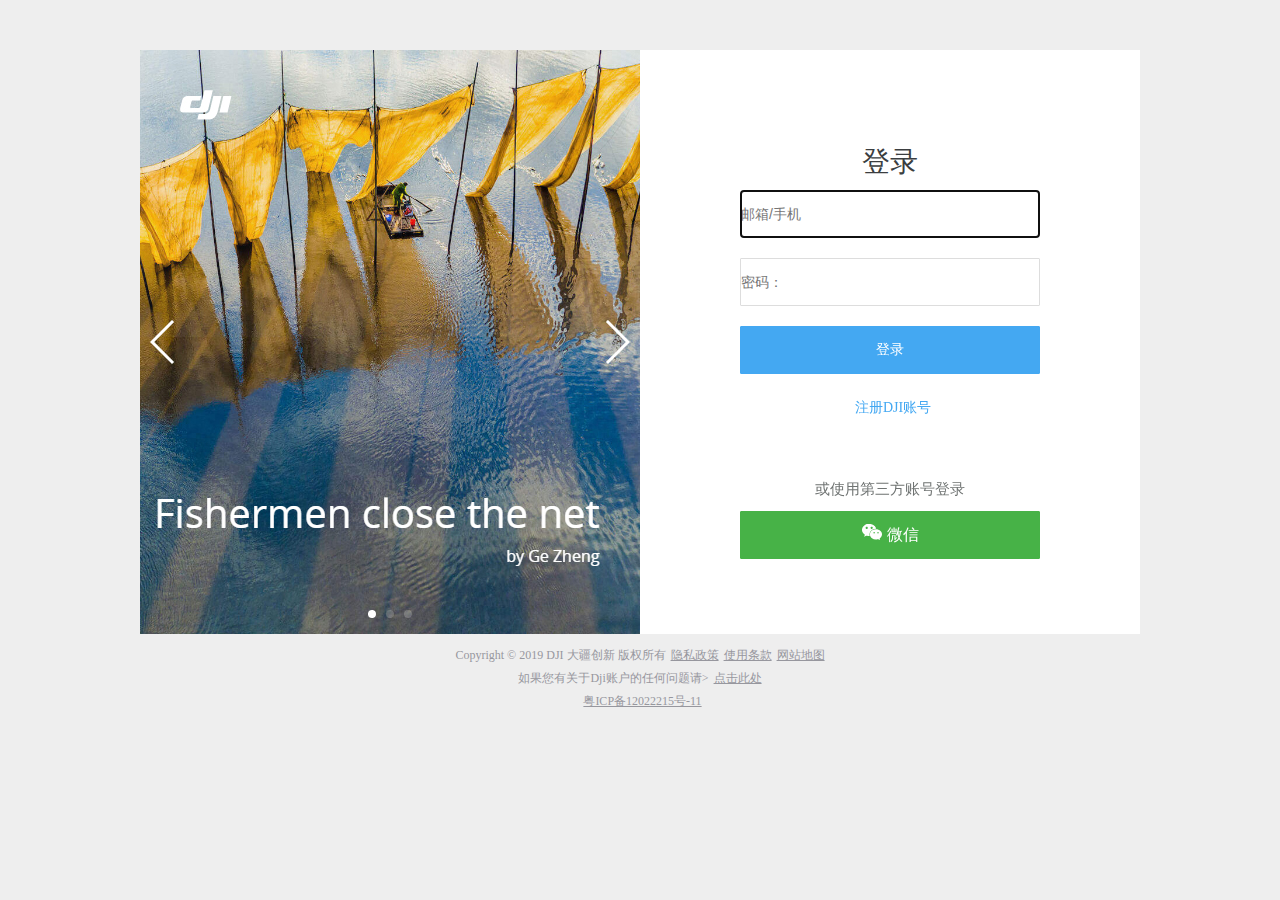
==== login.html @ 1296c16c "success" ====
<!doctype html>
<html lang="en">
<head>
	<meta charset="UTF-8">
	<link rel="stylesheet" type="text/css" href="css/demon1.css">
	<title>Document</title>
</head>
<body>
	<!-- add -->
	<div class="back">
		<div class="img">
			<img src="img/ss2.jpg" alt="">
		</div>
		<div class="inp">
			<h1>登录</h1>
			<form action="">
				<input type="text" placeholder="邮箱/手机" autofocus/>
				<input type="password" placeholder="密码：">
				<input type="submit" value="登录">
			</form>
				<a href="#" class="uu">注册DJI账号</a>
				<p>或使用第三方账号登录</p>
				<div class="ll">
					<a href="#"><img src="img/ss3.jpg" alt="">微信</a>
				</div>
		</div>
	</div>
	<!-- footer -->
	<div class="footer">
		<div>
			<p>Copyright © 2019 DJI 大疆创新 版权所有</p>
			<a href="#">隐私政策</a>
			<a href="#">使用条款</a>
			<a href="#">网站地图</a>
		</div>
		<div>
			<p>如果您有关于Dji账户的任何问题请></p>
			<a href="#">点击此处</a>
		</div>
		<div>
			<a href="#">粤ICP备12022215号-11</a>
		</div>
	</div>
</body>
</html>
---- css/demon1.css ----
@charset "utf-8";
/* CSS Document */
body,p,ul,ol,dl,dd,h1,h2,h3,h4,h5,h6,input,select,textarea,td{
	margin:0;
	padding:0;
	}
	ul,li,ol{
		list-style: none;
	}
	body{
		font-family: "微软雅黑";
		background: #eeeeee;
	}
	a{
		text-decoration: none;
	}
	img{
		border: 0;
	}
	/*add*/
	.back{
		width: 1000px;
		height: 584px;
		/*position: fixed;
		top: 50%;
		left: 50%;
		margin-left: -500px;
		margin-top: -292px;*/
		margin:50px auto 10px;
		background: green;
		display: flex;
		justify-content: space-between;
	}
	.img{

	}
	.inp{
		background:white;
	}
	.inp h1{
		text-align: center;
		font-size: 28px;
		color: #3b3e40;
		padding-top: 84px;
		line-height: 56px;
		font-weight: normal;
	}
	form input{
		width: 298px;
		height: 46px;
		border-radius: 2px;
		border: 1px solid #dddddd;
		margin-bottom: 20px;
		margin-left: 100px;
		font-size: 14px;
		color: #979797;

	}
	form input{
		width: 298px;
		height: 46px;
		border-radius: 1px;
		border: 1px solid #dddddd;
		/*padding-left: 10px;*/
	}
	form input:nth-child(3){
		width: 300px;
		height: 48px;
		border-radius: 1px;
		border: 1px solid #44a8f2;
		background: #44a8f2;
		cursor: pointer;
		color: white;
	}
	.inp .uu{
		font-size: 14px;
		color: #44a8f2;
		line-height: 27px;
		margin-bottom: 47px;
		padding-left: 215px;
	}
	.inp p{
		font-size: 15px;
		color: #707473;
		line-height: 43px;
		text-align: center;
		margin-top: 47px;
	}
	.ll{
		width: 298px;
		height: 46px;
		border-radius: 1px;
		border: 1px solid #47b247;
		background: #47b247;
		margin: 0 auto;
		display: flex;
		justify-content: center;
		align-items: center;
		cursor: pointer;

	}
	.ll a{
		color: white;
	}

	.ll img{
		padding-right: 5px;
	}
	/*footer*/
	.footer{
		/*display: flex;
		justify-content: center;*/
		/*margin-top: 645px;*/
		overflow: hidden;
	}
	.footer div{
		display: flex;
		justify-content: center;
		color: #97979e;
		font-size: 12px;
		line-height: 23px;
	}
	.footer a{
		display: flex;
		justify-content: center;
		color: #97979e;
		font-size: 12px;
		text-decoration: underline;
		padding-left: 5px;
	}
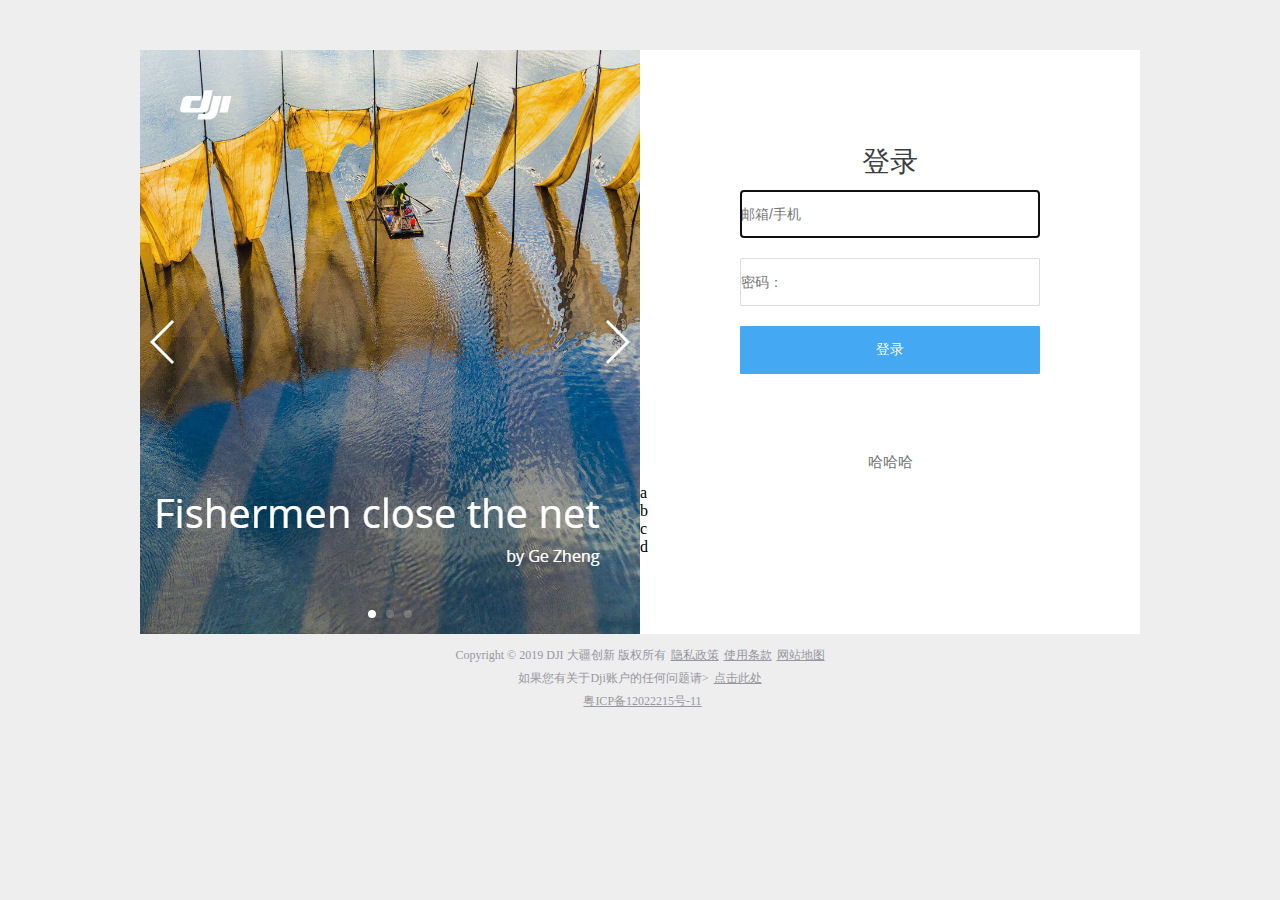
==== commit 270f5c5c: "new2修改的" ====
--- a/login.html
+++ b/login.html
@@ -18,11 +18,11 @@
 				<input type="password" placeholder="密码：">
 				<input type="submit" value="登录">
 			</form>
-				<a href="#" class="uu">注册DJI账号</a>
-				<p>或使用第三方账号登录</p>
-				<div class="ll">
-					<a href="#"><img src="img/ss3.jpg" alt="">微信</a>
-				</div>
+				<p>哈哈哈</p>
+				<div>a</div>
+				<div>b</div>
+				<div>c</div>
+				<div>d</div>
 		</div>
 	</div>
 	<!-- footer -->
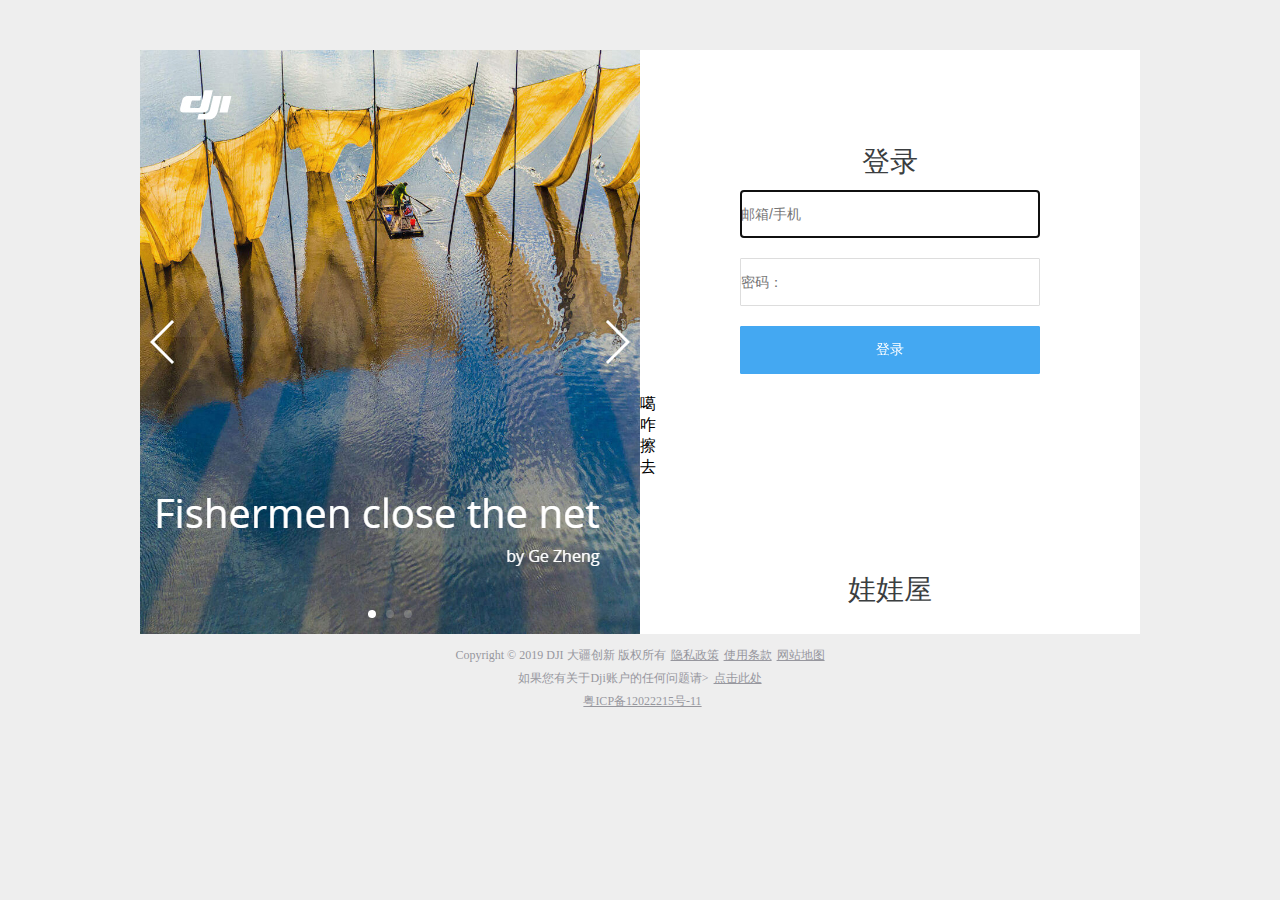
==== commit 236b3dda: "new修改的" ====
--- a/login.html
+++ b/login.html
@@ -18,11 +18,11 @@
 				<input type="password" placeholder="密码：">
 				<input type="submit" value="登录">
 			</form>
-				<p>哈哈哈</p>
-				<div>a</div>
-				<div>b</div>
-				<div>c</div>
-				<div>d</div>
+				<div>噶</div>
+				<div>咋</div>
+				<div>擦</div>
+				<div>去</div>
+				<h1>娃娃屋</h1>
 		</div>
 	</div>
 	<!-- footer -->
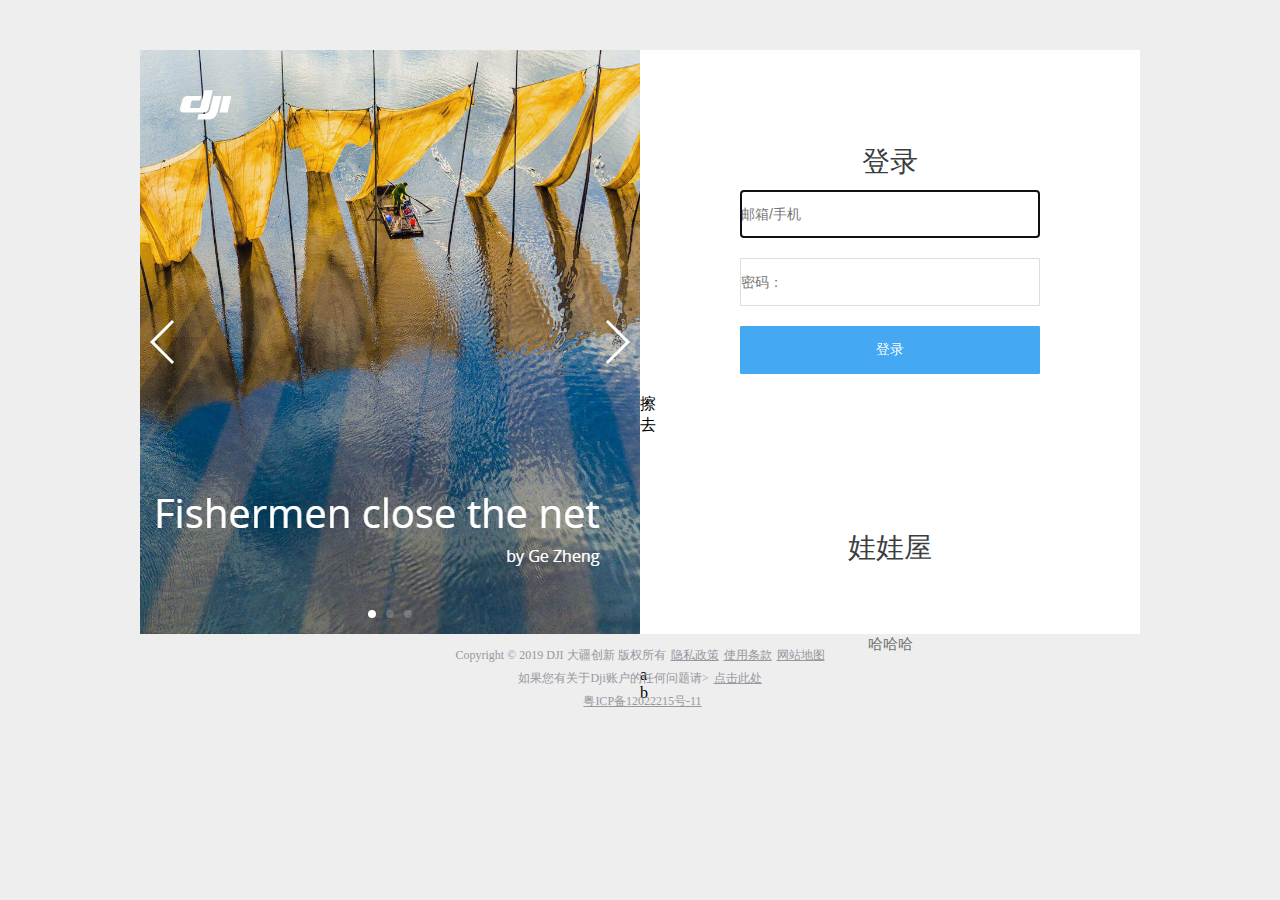
==== commit a193de49: "review" ====
--- a/login.html
+++ b/login.html
@@ -18,11 +18,12 @@
 				<input type="password" placeholder="密码：">
 				<input type="submit" value="登录">
 			</form>
-				<div>噶</div>
-				<div>咋</div>
 				<div>擦</div>
 				<div>去</div>
 				<h1>娃娃屋</h1>
+				<p>哈哈哈</p>
+				<div>a</div>
+				<div>b</div>
 		</div>
 	</div>
 	<!-- footer -->
